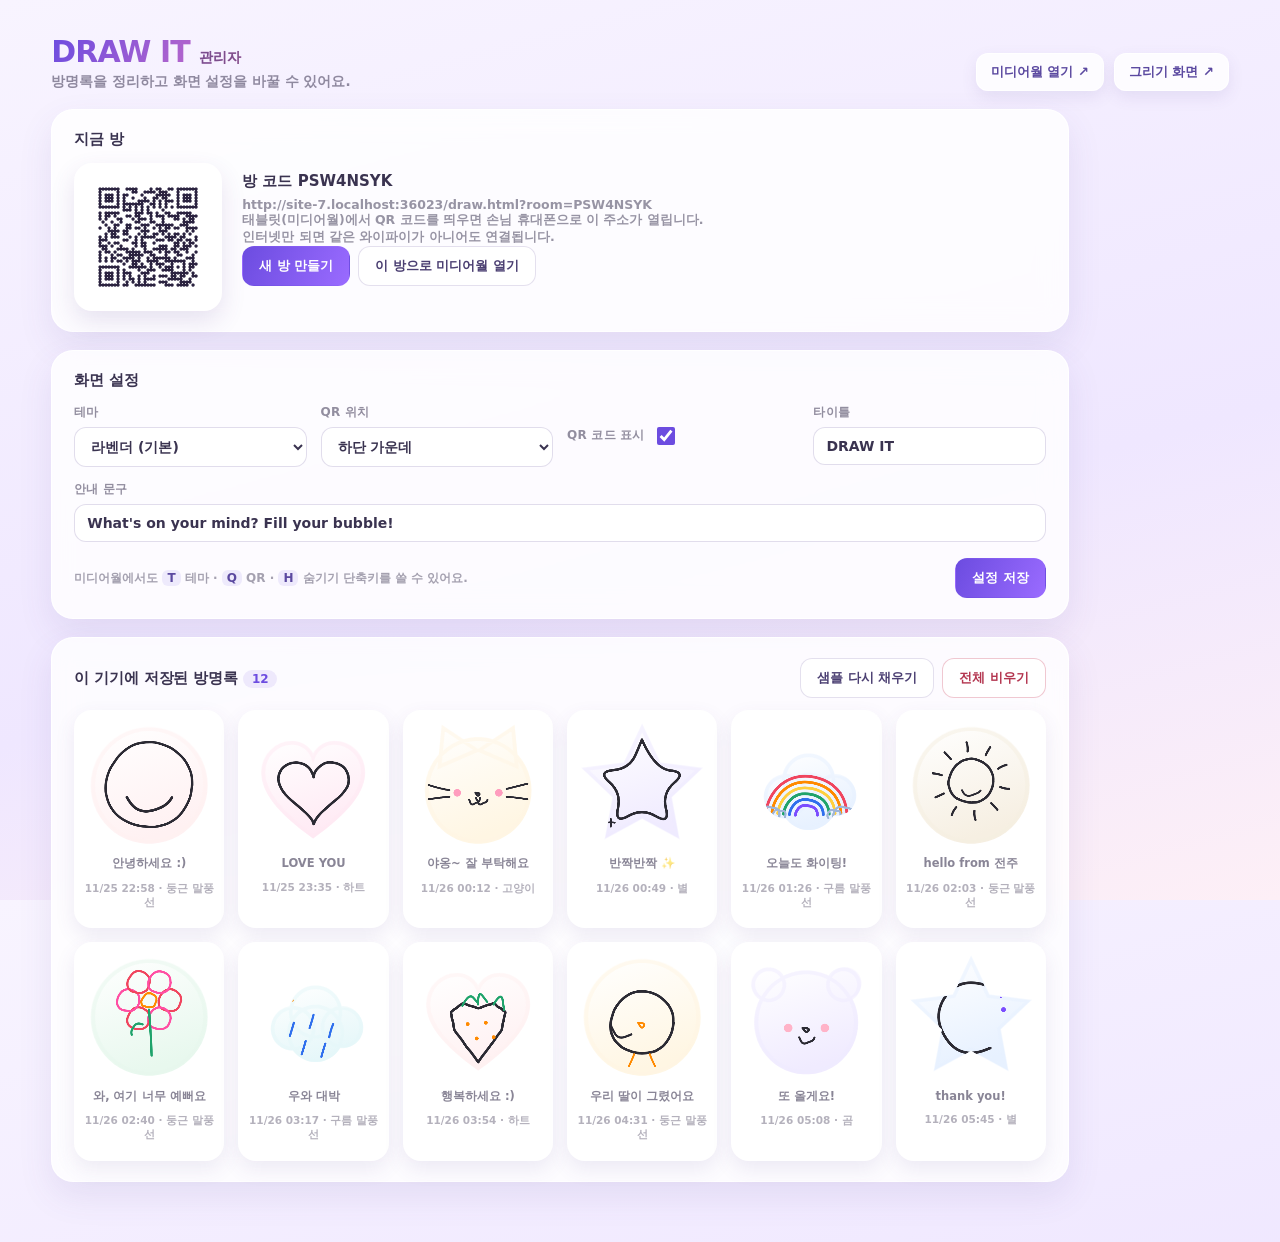
==== admin.html @ d021dec1 "DRAW IT — 서버 없는 웹 버전 (GitHub Pages 정적 호스팅용)" ====
<!doctype html>
<html lang="ko" data-theme="lavender">
<head>
<meta charset="utf-8">
<meta name="viewport" content="width=device-width, initial-scale=1">
<title>DRAW IT — 관리자</title>
<link rel="icon" href="data:image/svg+xml,%3Csvg xmlns='http://www.w3.org/2000/svg' viewBox='0 0 64 64'%3E%3Crect x='6' y='6' width='52' height='52' rx='14' fill='%236C4CE0'/%3E%3C/svg%3E">
<link rel="stylesheet" href="css/base.css">
<link rel="stylesheet" href="css/admin.css">
</head>
<body class="admin">
  <header class="a-head">
    <div>
      <h1>DRAW IT <span>관리자</span></h1>
      <p>방명록을 정리하고 화면 설정을 바꿀 수 있어요.</p>
    </div>
    <nav class="a-links">
      <a href="index.html" target="_blank" rel="noopener">미디어월 열기 ↗</a>
      <a href="draw.html" target="_blank" rel="noopener">그리기 화면 ↗</a>
    </nav>
  </header>

  <main class="a-main">
    <section class="panel">
      <h2>지금 방</h2>
      <div class="qrrow">
        <div class="qrbox"><canvas id="qrCanvas" width="440" height="440"></canvas></div>
        <div class="qrmeta">
          <p class="big">방 코드 <b id="roomText">────────</b></p>
          <p class="small" id="drawUrlText">draw.html?room=…</p>
          <p class="small">태블릿(미디어월)에서 QR 코드를 띄우면 손님 휴대폰으로 이 주소가 열립니다.<br>인터넷만 되면 같은 와이파이가 아니어도 연결됩니다.</p>
          <div class="list-actions">
            <button class="btn primary" id="newRoomBtn">새 방 만들기</button>
            <button class="btn" id="openRoomBtn">이 방으로 미디어월 열기</button>
          </div>
          <ul id="roomList"></ul>
        </div>
      </div>
    </section>

    <section class="panel">
      <h2>화면 설정</h2>
      <div class="grid">
        <label>테마
          <select id="themeSel">
            <option value="lavender">라벤더 (기본)</option>
            <option value="cream">크림 화이트</option>
            <option value="night">나이트 다크</option>
          </select>
        </label>
        <label>QR 위치
          <select id="qrPosSel">
            <option value="bottom">하단 가운데</option>
            <option value="corner">오른쪽 아래 구석</option>
          </select>
        </label>
        <label class="switch">QR 코드 표시
          <input type="checkbox" id="qrVisChk" checked>
        </label>
        <label>타이틀
          <input type="text" id="titleInp" maxlength="40" placeholder="DRAW IT">
        </label>
        <label class="wide">안내 문구
          <input type="text" id="subtitleInp" maxlength="90" placeholder="What's on your mind? Fill your bubble!">
        </label>
      </div>
      <div class="panel-foot">
        <span class="hintline">미디어월에서도 <b>T</b> 테마 · <b>Q</b> QR · <b>H</b> 숨기기 단축키를 쓸 수 있어요.</span>
        <button class="btn primary" id="saveSettings">설정 저장</button>
      </div>
    </section>

    <section class="panel">
      <div class="list-head">
        <h2>이 기기에 저장된 방명록 <span class="count" id="countText">0</span></h2>
        <div class="list-actions">
          <button class="btn" id="reseedBtn">샘플 다시 채우기</button>
          <button class="btn danger" id="resetBtn">전체 비우기</button>
        </div>
      </div>
      <div class="cards" id="cardList"></div>
      <p class="empty" id="emptyMsg" hidden>아직 방명록이 없어요. 휴대폰으로 첫 그림을 그려 보세요!</p>
    </section>
  </main>

  <div class="toast" id="toast"></div>

  <script src="vendor/qrcode.js"></script>
  <script src="js/shapes.js"></script>
  <script src="js/relay.js"></script>
  <script src="js/seed-data.js"></script>
  <script src="js/admin.js"></script>
</body>
</html>
---- css/base.css ----
/* =====================================================================
 * DRAW IT — 공통 스타일 (테마 변수 · 폰트 · 리셋)
 * ===================================================================== */
:root {
  --font-ui: "Pretendard", "Apple SD Gothic Neo", "Noto Sans CJK KR", "Malgun Gothic",
             system-ui, -apple-system, "Segoe UI", Roboto, sans-serif;
  --font-hand: "Bradley Hand", "Segoe Script", "Nanum Pen Script", "Comic Sans MS",
               "Apple SD Gothic Neo", var(--font-ui);
  --radius-lg: 28px;
  --radius-md: 18px;

  /* lavender (기본) */
  --bg-a: #F8F4FF;
  --bg-b: #EDE4FF;
  --bg-c: #FDEFF6;
  --ink: #3A3350;
  --ink-soft: rgba(58, 51, 80, .60);
  --ink-faint: rgba(58, 51, 80, .38);
  --title-a: #6C4CE0;
  --title-b: #FF7FB6;
  --panel-bg: rgba(255, 255, 255, .82);
  --panel-ink: #3A3350;
  --panel-line: rgba(255, 255, 255, .75);
  --panel-shadow: 0 26px 60px rgba(90, 66, 150, .18);
  --badge-bg: rgba(255, 255, 255, .78);
  --card-shadow: rgba(84, 62, 132, .18);
  --orb-1: #FFD6E8;
  --orb-2: #CFD9FF;
  --orb-3: #D8F5E4;
  --orb-4: #FFE9C9;
  --orb-opacity: .55;
  --vignette: rgba(255, 255, 255, .0);
}

[data-theme="cream"] {
  --bg-a: #FFFCF5;
  --bg-b: #FBF0DE;
  --bg-c: #F7F3E8;
  --ink: #453A2C;
  --ink-soft: rgba(69, 58, 44, .62);
  --ink-faint: rgba(69, 58, 44, .40);
  --title-a: #C8892F;
  --title-b: #E96E8A;
  --panel-bg: rgba(255, 253, 247, .86);
  --panel-ink: #453A2C;
  --panel-line: rgba(255, 255, 255, .85);
  --panel-shadow: 0 26px 60px rgba(140, 110, 70, .16);
  --badge-bg: rgba(255, 253, 247, .82);
  --card-shadow: rgba(140, 110, 70, .16);
  --orb-1: #FFE2C7;
  --orb-2: #F6D7E0;
  --orb-3: #E7EFD4;
  --orb-4: #FFEFD2;
  --orb-opacity: .5;
}

[data-theme="night"] {
  --bg-a: #191426;
  --bg-b: #241B3A;
  --bg-c: #151021;
  --ink: #F3EEFF;
  --ink-soft: rgba(238, 232, 255, .70);
  --ink-faint: rgba(238, 232, 255, .45);
  --title-a: #C3B0FF;
  --title-b: #FF9EC8;
  --panel-bg: rgba(40, 32, 60, .74);
  --panel-ink: #F3EEFF;
  --panel-line: rgba(255, 255, 255, .14);
  --panel-shadow: 0 26px 70px rgba(0, 0, 0, .55);
  --badge-bg: rgba(48, 38, 72, .72);
  --card-shadow: rgba(0, 0, 0, .55);
  --orb-1: #4A2E6B;
  --orb-2: #26325E;
  --orb-3: #1E4A48;
  --orb-4: #5A3A4A;
  --orb-opacity: .55;
}

* { box-sizing: border-box; }

html, body {
  margin: 0;
  padding: 0;
  height: 100%;
  font-family: var(--font-ui);
  color: var(--ink);
  -webkit-font-smoothing: antialiased;
  text-rendering: optimizeLegibility;
}

body {
  background: linear-gradient(160deg, var(--bg-a) 0%, var(--bg-b) 52%, var(--bg-c) 100%);
  overflow: hidden;
  transition: background 520ms ease, color 320ms ease;
}

button { font-family: inherit; }

.bg { position: fixed; inset: 0; pointer-events: none; overflow: hidden; z-index: 0; }

.orb {
  position: absolute;
  border-radius: 50%;
  filter: blur(48px);
  opacity: var(--orb-opacity);
  transition: background 600ms ease;
  animation: orbFloat 18s ease-in-out infinite;
}
.orb-1 { width: 42vmin; height: 42vmin; left: -8vmin; top: -6vmin;  background: var(--orb-1); animation-duration: 22s; }
.orb-2 { width: 36vmin; height: 36vmin; right: -6vmin; top: 12vmin;  background: var(--orb-2); animation-duration: 26s; animation-delay: -4s; }
.orb-3 { width: 32vmin; height: 32vmin; left: 12vmin; bottom: -10vmin; background: var(--orb-3); animation-duration: 24s; animation-delay: -9s; }
.orb-4 { width: 30vmin; height: 30vmin; right: 6vmin; bottom: -8vmin; background: var(--orb-4); animation-duration: 20s; animation-delay: -13s; }

@keyframes orbFloat {
  0%, 100% { transform: translate3d(0, 0, 0) scale(1); }
  50% { transform: translate3d(2.2vmin, -2.6vmin, 0) scale(1.06); }
}

.grain {
  position: absolute;
  inset: 0;
  opacity: .35;
  background-image: radial-gradient(rgba(120, 100, 160, .10) 1px, transparent 1px);
  background-size: 26px 26px;
  mix-blend-mode: multiply;
}
[data-theme="night"] .grain { mix-blend-mode: screen; opacity: .14; }
---- css/admin.css ----
/* =====================================================================
 * DRAW IT — 관리자 페이지
 * ===================================================================== */
body.admin {
  overflow-y: auto;
  height: auto;
  min-height: 100%;
  padding-bottom: 60px;
  background: linear-gradient(165deg, #F8F4FF 0%, #EFE7FF 60%, #FDEFF6 100%);
}

.a-head {
  position: relative;
  z-index: 2;
  display: flex;
  align-items: flex-end;
  justify-content: space-between;
  gap: 20px;
  flex-wrap: wrap;
  padding: 34px clamp(18px, 4vw, 56px) 18px;
}
.a-head h1 {
  margin: 0;
  font-size: 30px;
  font-weight: 900;
  letter-spacing: -.03em;
  background: linear-gradient(120deg, #6C4CE0, #FF7FB6);
  -webkit-background-clip: text;
  background-clip: text;
  color: transparent;
}
.a-head h1 span {
  font-size: 14px;
  font-weight: 800;
  letter-spacing: 0;
  -webkit-text-fill-color: rgba(58, 51, 80, .5);
}
.a-head p { margin: 4px 0 0; font-size: 13.5px; color: rgba(58, 51, 80, .55); font-weight: 600; }
.a-links { display: flex; gap: 10px; }
.a-links a {
  font-size: 13px;
  font-weight: 700;
  color: #5B49A0;
  text-decoration: none;
  padding: 9px 14px;
  border-radius: 12px;
  background: rgba(255, 255, 255, .8);
  border: 1px solid rgba(255, 255, 255, .9);
  box-shadow: 0 6px 16px rgba(90, 66, 150, .10);
}

.a-main {
  position: relative;
  z-index: 2;
  display: grid;
  gap: 18px;
  padding: 0 clamp(18px, 4vw, 56px);
  max-width: 1120px;
}

.panel {
  background: rgba(255, 255, 255, .82);
  border: 1px solid rgba(255, 255, 255, .95);
  border-radius: 22px;
  padding: 20px 22px;
  box-shadow: 0 14px 34px rgba(90, 66, 150, .10);
  -webkit-backdrop-filter: blur(14px);
  backdrop-filter: blur(14px);
}
.panel h2 {
  margin: 0 0 14px;
  font-size: 15px;
  font-weight: 900;
  letter-spacing: -.01em;
  color: #3A3350;
}

.grid { display: grid; grid-template-columns: repeat(auto-fit, minmax(190px, 1fr)); gap: 14px; }
.grid label {
  display: flex;
  flex-direction: column;
  gap: 6px;
  font-size: 12px;
  font-weight: 800;
  letter-spacing: .02em;
  color: rgba(58, 51, 80, .55);
}
.grid label.wide { grid-column: 1 / -1; }
.grid .switch { flex-direction: row; align-items: center; gap: 8px; }

select, input[type="text"] {
  font-family: inherit;
  font-size: 14px;
  font-weight: 600;
  color: #3A3350;
  padding: 10px 12px;
  border-radius: 12px;
  border: 1px solid rgba(120, 100, 170, .22);
  background: #fff;
  outline: none;
}
select:focus, input[type="text"]:focus { border-color: #8E6BFF; box-shadow: 0 0 0 3px rgba(142, 107, 255, .16); }
input[type="checkbox"] { width: 18px; height: 18px; accent-color: #6C4CE0; }

.panel-foot { display: flex; align-items: center; justify-content: space-between; gap: 14px; margin-top: 16px; flex-wrap: wrap; }
.hintline { font-size: 12px; color: rgba(58, 51, 80, .45); font-weight: 600; }
.hintline b {
  padding: 1px 5px;
  border-radius: 6px;
  background: rgba(108, 76, 224, .10);
  color: #5B49A0;
}

.btn {
  font-family: inherit;
  font-size: 13px;
  font-weight: 800;
  padding: 10px 16px;
  border-radius: 12px;
  border: 1px solid rgba(120, 100, 170, .20);
  background: #fff;
  color: #4B3F72;
  cursor: pointer;
  transition: transform 140ms ease, box-shadow 140ms ease, background 140ms ease;
}
.btn:hover { transform: translateY(-1px); box-shadow: 0 8px 18px rgba(90, 66, 150, .14); }
.btn.primary { background: linear-gradient(115deg, #6C4CE0, #9A6BFF); color: #fff; border-color: transparent; }
.btn.danger { color: #B3354F; border-color: rgba(200, 60, 90, .28); }
.btn.danger:hover { background: #FFF2F5; }

.qrrow { display: flex; gap: 20px; align-items: center; flex-wrap: wrap; }
.qrbox { width: 148px; height: 148px; padding: 8px; background: #fff; border-radius: 18px; box-shadow: 0 10px 24px rgba(90, 66, 150, .14); }
.qrbox canvas { width: 100%; height: 100%; display: block; }
.qrmeta .big { margin: 0 0 6px; font-size: 15px; font-weight: 800; color: #3A3350; word-break: break-all; }
.qrmeta .small { margin: 0; font-size: 12.5px; color: rgba(58, 51, 80, .52); font-weight: 600; }
#lanList { margin: 10px 0 0; padding-left: 18px; font-size: 12px; color: rgba(58, 51, 80, .5); font-weight: 600; }

.list-head { display: flex; align-items: center; justify-content: space-between; gap: 12px; flex-wrap: wrap; margin-bottom: 12px; }
.list-head h2 { margin: 0; }
.count { font-size: 12px; font-weight: 800; color: #6C4CE0; background: rgba(108, 76, 224, .10); padding: 2px 9px; border-radius: 999px; }
.list-actions { display: flex; gap: 8px; }

.cards {
  display: grid;
  grid-template-columns: repeat(auto-fill, minmax(132px, 1fr));
  gap: 14px;
}
.mini {
  position: relative;
  border-radius: 18px;
  background: #fff;
  padding: 10px 10px 8px;
  box-shadow: 0 8px 20px rgba(90, 66, 150, .10);
  text-align: center;
}
.mini .thumb { position: relative; width: 100%; aspect-ratio: 1; }
.mini .thumb svg { position: absolute; inset: 0; width: 100%; height: 100%; }
.mini .thumb canvas { position: absolute; inset: 0; width: 100%; height: 100%; }
.mini .cap { margin: 6px 0 2px; font-size: 11.5px; color: rgba(58, 51, 80, .6); font-weight: 600; white-space: nowrap; overflow: hidden; text-overflow: ellipsis; }
.mini .when { font-size: 10.5px; color: rgba(58, 51, 80, .38); font-weight: 600; }
.mini .del {
  position: absolute;
  top: -7px; right: -7px;
  width: 26px; height: 26px;
  border-radius: 50%;
  border: 0;
  background: #fff;
  color: #B3354F;
  font-size: 14px;
  font-weight: 900;
  box-shadow: 0 4px 12px rgba(90, 66, 150, .22);
  cursor: pointer;
  opacity: 0;
  transition: opacity 150ms ease, transform 150ms ease;
}
.mini:hover .del { opacity: 1; }
.mini .del:hover { transform: scale(1.08); }

.empty { text-align: center; font-size: 13px; color: rgba(58, 51, 80, .45); font-weight: 600; padding: 26px 0; }

.toast {
  position: fixed;
  left: 50%;
  bottom: 30px;
  transform: translate(-50%, 12px);
  padding: 12px 20px;
  border-radius: 999px;
  background: rgba(45, 34, 70, .9);
  color: #fff;
  font-size: 13px;
  font-weight: 700;
  opacity: 0;
  pointer-events: none;
  transition: opacity 220ms ease, transform 260ms cubic-bezier(.22, 1, .36, 1);
  z-index: 20;
}
.toast.show { opacity: 1; transform: translate(-50%, 0); }
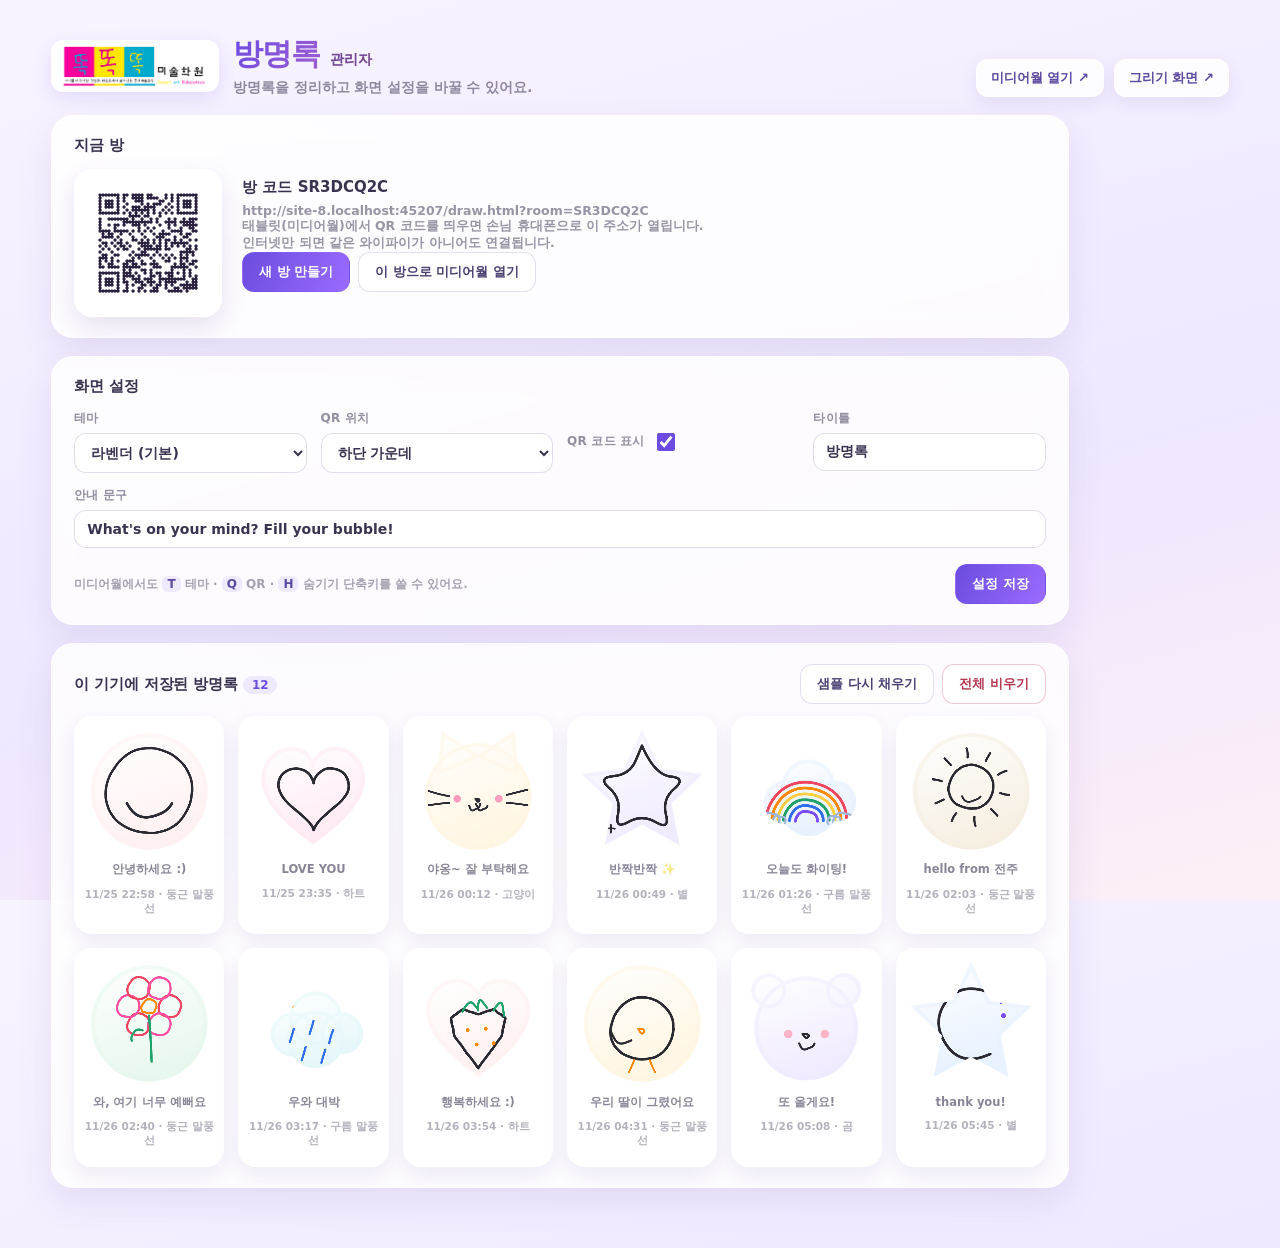
==== commit 8daffc3d: "똑똑똑미술학원 마크·방명록 타이틀·동그란 똑 부유 애니메이션·메시지 입력란 적용" ====
--- a/admin.html
+++ b/admin.html
@@ -3,16 +3,19 @@
 <head>
 <meta charset="utf-8">
 <meta name="viewport" content="width=device-width, initial-scale=1">
-<title>DRAW IT — 관리자</title>
+<title>똑똑똑미술학원 방명록 — 관리자</title>
 <link rel="icon" href="data:image/svg+xml,%3Csvg xmlns='http://www.w3.org/2000/svg' viewBox='0 0 64 64'%3E%3Crect x='6' y='6' width='52' height='52' rx='14' fill='%236C4CE0'/%3E%3C/svg%3E">
 <link rel="stylesheet" href="css/base.css">
 <link rel="stylesheet" href="css/admin.css">
 </head>
 <body class="admin">
   <header class="a-head">
-    <div>
-      <h1>DRAW IT <span>관리자</span></h1>
-      <p>방명록을 정리하고 화면 설정을 바꿀 수 있어요.</p>
+    <div class="a-brand">
+      <img class="a-logo" src="logo.png" alt="똑똑똑미술학원">
+      <div>
+        <h1>방명록 <span>관리자</span></h1>
+        <p>방명록을 정리하고 화면 설정을 바꿀 수 있어요.</p>
+      </div>
     </div>
     <nav class="a-links">
       <a href="index.html" target="_blank" rel="noopener">미디어월 열기 ↗</a>
@@ -58,7 +61,7 @@
           <input type="checkbox" id="qrVisChk" checked>
         </label>
         <label>타이틀
-          <input type="text" id="titleInp" maxlength="40" placeholder="DRAW IT">
+          <input type="text" id="titleInp" maxlength="40" placeholder="방명록">
         </label>
         <label class="wide">안내 문구
           <input type="text" id="subtitleInp" maxlength="90" placeholder="What's on your mind? Fill your bubble!">
--- a/css/base.css
+++ b/css/base.css
@@ -125,3 +125,49 @@
   mix-blend-mode: multiply;
 }
 [data-theme="night"] .grain { mix-blend-mode: screen; opacity: .14; }
+
+/* ----------------------------------------------------- 동그란 '똑' 부유 배지 */
+.ttok-floaters {
+  position: absolute;
+  inset: 0;
+  pointer-events: none;
+  overflow: hidden;
+}
+.ttok-dot {
+  position: absolute;
+  width: 44px;
+  height: 44px;
+  border-radius: 50%;
+  object-fit: cover;
+  border: 2.5px solid rgba(255, 255, 255, .92);
+  box-shadow: 0 8px 20px rgba(90, 66, 150, .18);
+  opacity: .82;
+  will-change: transform;
+  animation: ttokBob 7s ease-in-out infinite;
+}
+[data-theme="night"] .ttok-dot {
+  border-color: rgba(255, 255, 255, .35);
+  box-shadow: 0 8px 22px rgba(0, 0, 0, .45);
+  opacity: .75;
+}
+.ttok-dot.t1 { left: 5%;  top: 12%; width: 48px; height: 48px; animation-duration: 6.4s; animation-delay: 0s; }
+.ttok-dot.t2 { left: 17%; top: 76%; width: 38px; height: 38px; animation-duration: 7.8s; animation-delay: -1.4s; }
+.ttok-dot.t3 { left: 86%; top: 15%; width: 46px; height: 46px; animation-duration: 6.9s; animation-delay: -2.7s; }
+.ttok-dot.t4 { left: 91%; top: 58%; width: 40px; height: 40px; animation-duration: 8.2s; animation-delay: -0.8s; }
+.ttok-dot.t5 { left: 8%;  top: 46%; width: 36px; height: 36px; animation-duration: 7.3s; animation-delay: -3.5s; }
+.ttok-dot.t6 { left: 78%; top: 81%; width: 44px; height: 44px; animation-duration: 6.7s; animation-delay: -2.1s; }
+.ttok-dot.t7 { left: 32%; top: 10%; width: 34px; height: 34px; animation-duration: 8.6s; animation-delay: -4.2s; }
+.ttok-dot.t8 { left: 66%; top: 11%; width: 38px; height: 38px; animation-duration: 7.5s; animation-delay: -1.9s; }
+.ttok-dot.t9 { left: 48%; top: 86%; width: 36px; height: 36px; animation-duration: 8.0s; animation-delay: -3.0s; }
+
+body.paper .ttok-dot {
+  width: 32px;
+  height: 32px;
+  opacity: .68;
+}
+
+@keyframes ttokBob {
+  0%, 100% { transform: translate3d(0, 0, 0) rotate(-6deg) scale(1); }
+  33%      { transform: translate3d(10px, -16px, 0) rotate(5deg) scale(1.05); }
+  66%      { transform: translate3d(-8px, -7px, 0) rotate(-3deg) scale(0.97); }
+}
--- a/css/admin.css
+++ b/css/admin.css
@@ -18,6 +18,21 @@
   gap: 20px;
   flex-wrap: wrap;
   padding: 34px clamp(18px, 4vw, 56px) 18px;
+}
+.a-brand {
+  display: flex;
+  align-items: center;
+  gap: 14px;
+  flex-wrap: wrap;
+}
+.a-logo {
+  height: 52px;
+  width: auto;
+  display: block;
+  border-radius: 12px;
+  background: #fff;
+  padding: 5px 10px;
+  box-shadow: 0 6px 18px rgba(108, 76, 224, .14);
 }
 .a-head h1 {
   margin: 0;
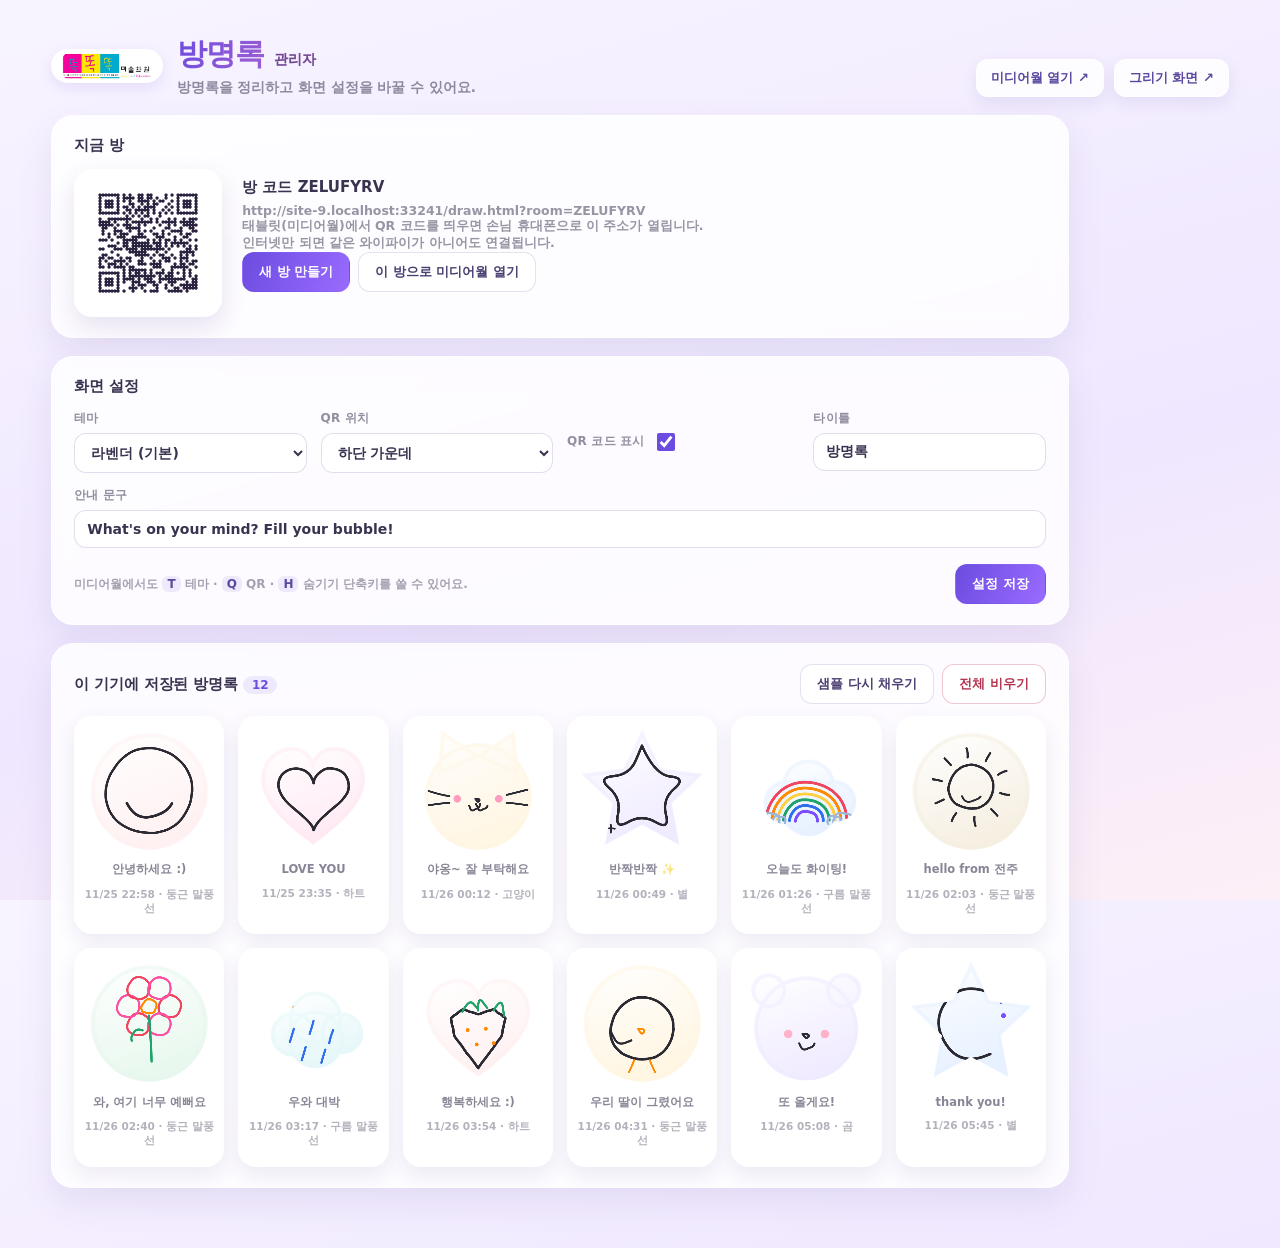
==== commit 9b9d4779: "크리스마스 트리 테마 추가 및 트리 위 오너먼트 장식 배치 적용" ====
--- a/admin.html
+++ b/admin.html
@@ -49,6 +49,7 @@
             <option value="lavender">라벤더 (기본)</option>
             <option value="cream">크림 화이트</option>
             <option value="night">나이트 다크</option>
+            <option value="christmas">🎄 크리스마스 트리</option>
           </select>
         </label>
         <label>QR 위치
--- a/css/base.css
+++ b/css/base.css
@@ -76,6 +76,28 @@
   --orb-opacity: .55;
 }
 
+[data-theme="christmas"] {
+  --bg-a: #0A1D17;
+  --bg-b: #102B22;
+  --bg-c: #1B1220;
+  --ink: #FFFDF7;
+  --ink-soft: rgba(255, 248, 230, .78);
+  --ink-faint: rgba(255, 248, 230, .50);
+  --title-a: #FFE066;
+  --title-b: #FF6B7A;
+  --panel-bg: rgba(18, 42, 33, .82);
+  --panel-ink: #FFFDF7;
+  --panel-line: rgba(255, 224, 102, .28);
+  --panel-shadow: 0 26px 70px rgba(0, 0, 0, .62);
+  --badge-bg: rgba(24, 52, 40, .82);
+  --card-shadow: rgba(0, 0, 0, .52);
+  --orb-1: #7A1C2A;
+  --orb-2: #145A3A;
+  --orb-3: #7A5A18;
+  --orb-4: #24476B;
+  --orb-opacity: .45;
+}
+
 * { box-sizing: border-box; }
 
 html, body {
@@ -124,50 +146,5 @@
   background-size: 26px 26px;
   mix-blend-mode: multiply;
 }
-[data-theme="night"] .grain { mix-blend-mode: screen; opacity: .14; }
-
-/* ----------------------------------------------------- 동그란 '똑' 부유 배지 */
-.ttok-floaters {
-  position: absolute;
-  inset: 0;
-  pointer-events: none;
-  overflow: hidden;
-}
-.ttok-dot {
-  position: absolute;
-  width: 44px;
-  height: 44px;
-  border-radius: 50%;
-  object-fit: cover;
-  border: 2.5px solid rgba(255, 255, 255, .92);
-  box-shadow: 0 8px 20px rgba(90, 66, 150, .18);
-  opacity: .82;
-  will-change: transform;
-  animation: ttokBob 7s ease-in-out infinite;
-}
-[data-theme="night"] .ttok-dot {
-  border-color: rgba(255, 255, 255, .35);
-  box-shadow: 0 8px 22px rgba(0, 0, 0, .45);
-  opacity: .75;
-}
-.ttok-dot.t1 { left: 5%;  top: 12%; width: 48px; height: 48px; animation-duration: 6.4s; animation-delay: 0s; }
-.ttok-dot.t2 { left: 17%; top: 76%; width: 38px; height: 38px; animation-duration: 7.8s; animation-delay: -1.4s; }
-.ttok-dot.t3 { left: 86%; top: 15%; width: 46px; height: 46px; animation-duration: 6.9s; animation-delay: -2.7s; }
-.ttok-dot.t4 { left: 91%; top: 58%; width: 40px; height: 40px; animation-duration: 8.2s; animation-delay: -0.8s; }
-.ttok-dot.t5 { left: 8%;  top: 46%; width: 36px; height: 36px; animation-duration: 7.3s; animation-delay: -3.5s; }
-.ttok-dot.t6 { left: 78%; top: 81%; width: 44px; height: 44px; animation-duration: 6.7s; animation-delay: -2.1s; }
-.ttok-dot.t7 { left: 32%; top: 10%; width: 34px; height: 34px; animation-duration: 8.6s; animation-delay: -4.2s; }
-.ttok-dot.t8 { left: 66%; top: 11%; width: 38px; height: 38px; animation-duration: 7.5s; animation-delay: -1.9s; }
-.ttok-dot.t9 { left: 48%; top: 86%; width: 36px; height: 36px; animation-duration: 8.0s; animation-delay: -3.0s; }
-
-body.paper .ttok-dot {
-  width: 32px;
-  height: 32px;
-  opacity: .68;
-}
-
-@keyframes ttokBob {
-  0%, 100% { transform: translate3d(0, 0, 0) rotate(-6deg) scale(1); }
-  33%      { transform: translate3d(10px, -16px, 0) rotate(5deg) scale(1.05); }
-  66%      { transform: translate3d(-8px, -7px, 0) rotate(-3deg) scale(0.97); }
-}
+[data-theme="night"] .grain,
+[data-theme="christmas"] .grain { mix-blend-mode: screen; opacity: .14; }
--- a/css/admin.css
+++ b/css/admin.css
@@ -26,13 +26,13 @@
   flex-wrap: wrap;
 }
 .a-logo {
-  height: 52px;
+  height: 34px;
   width: auto;
   display: block;
-  border-radius: 12px;
-  background: #fff;
-  padding: 5px 10px;
-  box-shadow: 0 6px 18px rgba(108, 76, 224, .14);
+  border-radius: 999px;
+  background: #fff;
+  padding: 4px 10px;
+  box-shadow: 0 5px 14px rgba(108, 76, 224, .12);
 }
 .a-head h1 {
   margin: 0;
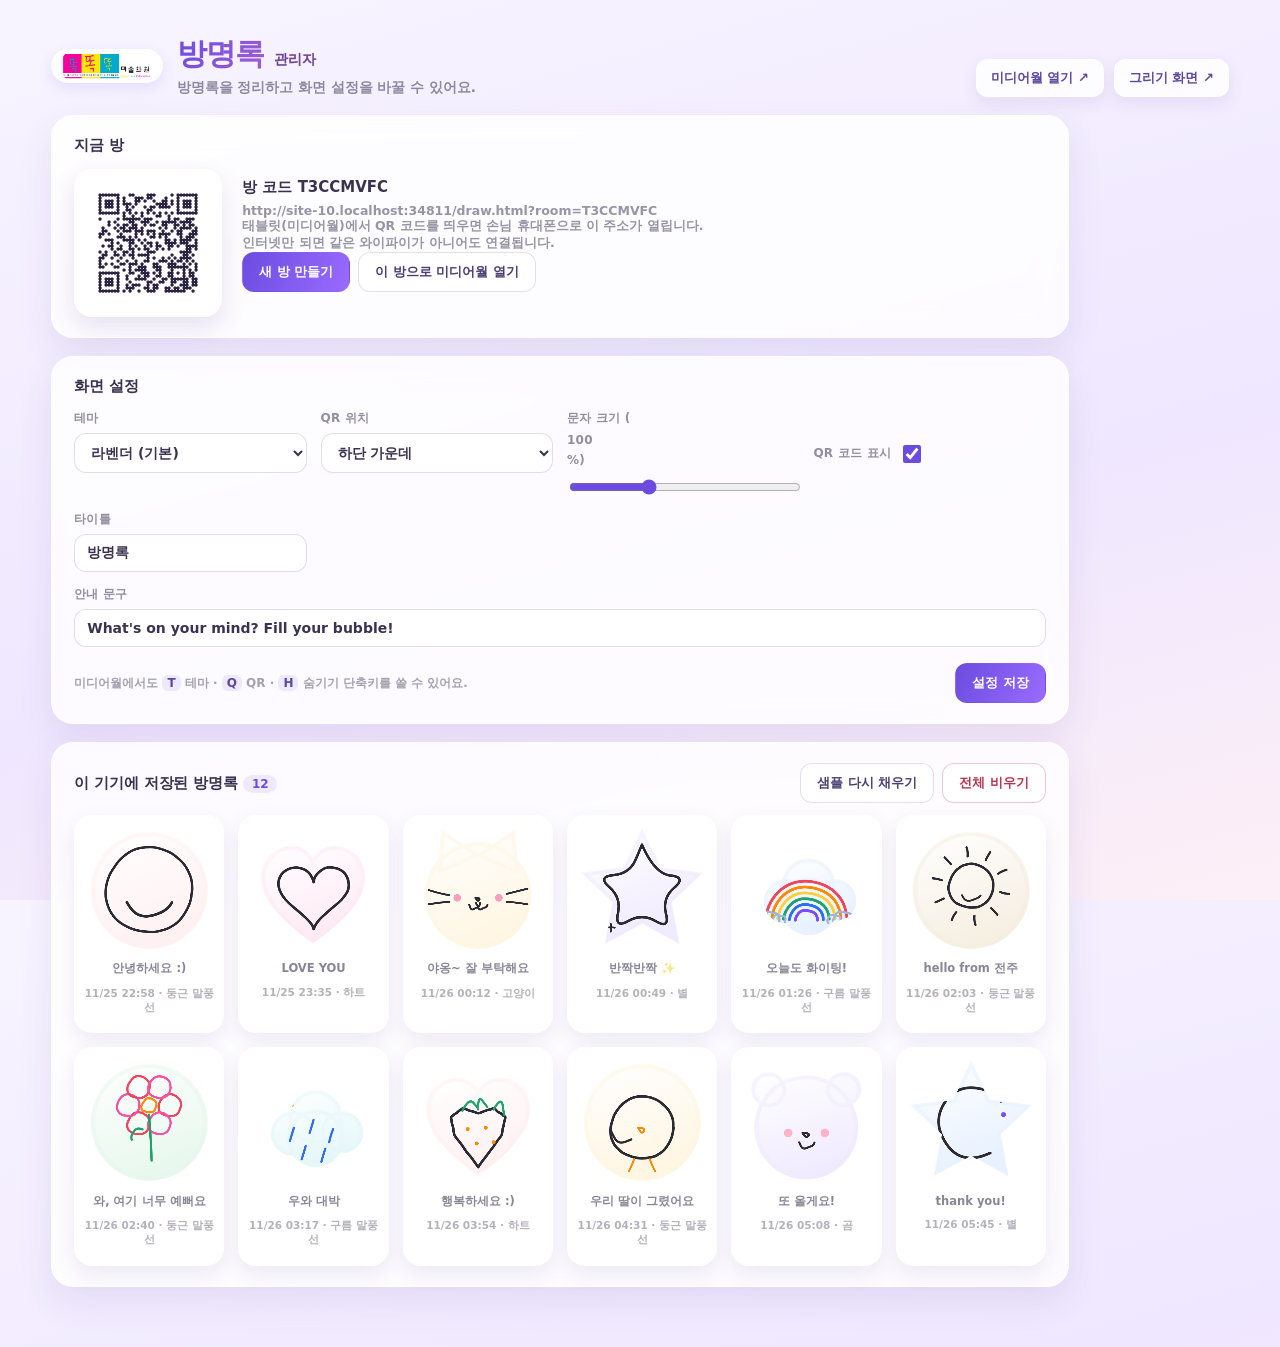
==== commit f2695ae6: "관리자 문자 크기(70~160%) 및 QR 위치(5곳) 조절 기능 추가" ====
--- a/admin.html
+++ b/admin.html
@@ -55,8 +55,14 @@
         <label>QR 위치
           <select id="qrPosSel">
             <option value="bottom">하단 가운데</option>
-            <option value="corner">오른쪽 아래 구석</option>
+            <option value="corner">오른쪽 아래</option>
+            <option value="bottom-left">왼쪽 아래</option>
+            <option value="top-right">오른쪽 위</option>
+            <option value="top-left">왼쪽 위</option>
           </select>
+        </label>
+        <label>문자 크기 (<span id="fontScaleVal">100</span>%)
+          <input type="range" id="fontScaleInp" min="70" max="160" step="5" value="100">
         </label>
         <label class="switch">QR 코드 표시
           <input type="checkbox" id="qrVisChk" checked>
--- a/css/admin.css
+++ b/css/admin.css
@@ -116,6 +116,7 @@
 }
 select:focus, input[type="text"]:focus { border-color: #8E6BFF; box-shadow: 0 0 0 3px rgba(142, 107, 255, .16); }
 input[type="checkbox"] { width: 18px; height: 18px; accent-color: #6C4CE0; }
+input[type="range"] { width: 100%; accent-color: #6C4CE0; cursor: pointer; margin-top: 6px; }
 
 .panel-foot { display: flex; align-items: center; justify-content: space-between; gap: 14px; margin-top: 16px; flex-wrap: wrap; }
 .hintline { font-size: 12px; color: rgba(58, 51, 80, .45); font-weight: 600; }
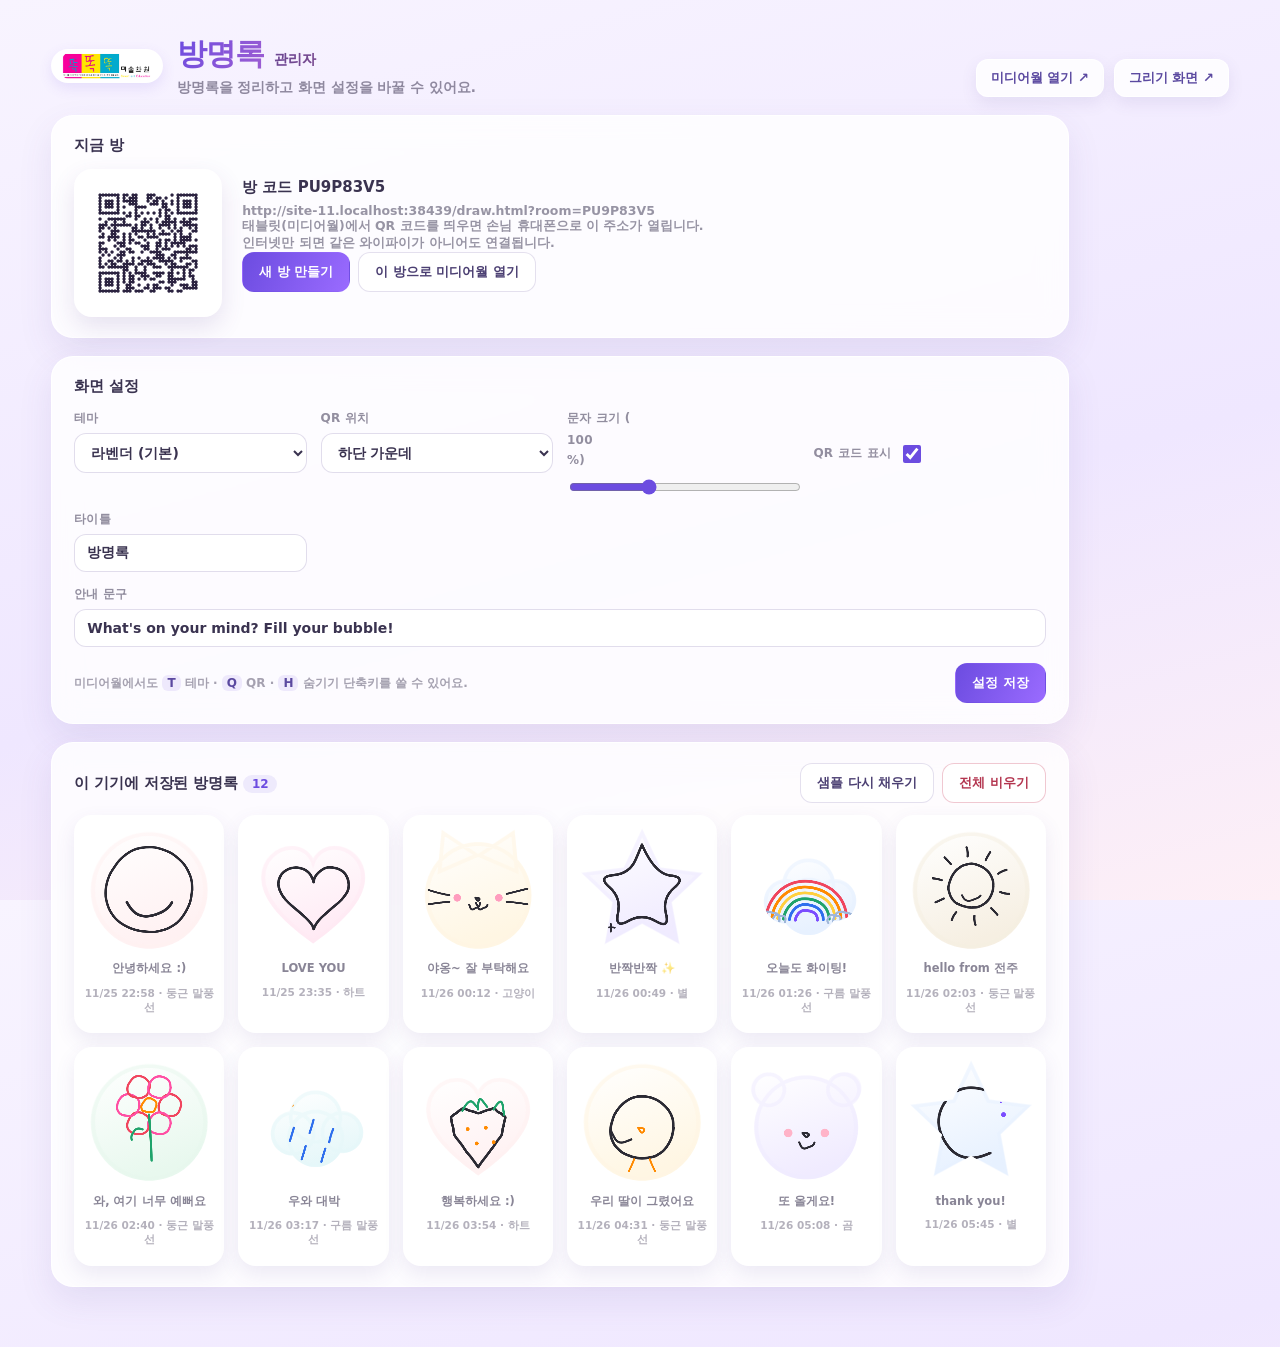
==== commit 813c0579: "별빛 크리스마스 트리 (퍼플 스파클 나선 트리 + Merry Christmas) 테마 추가" ====
--- a/admin.html
+++ b/admin.html
@@ -49,7 +49,8 @@
             <option value="lavender">라벤더 (기본)</option>
             <option value="cream">크림 화이트</option>
             <option value="night">나이트 다크</option>
-            <option value="christmas">🎄 크리스마스 트리</option>
+            <option value="christmas">🎄 크리스마스 트리 (그린)</option>
+            <option value="starlight">✨ 별빛 크리스마스 트리 (퍼플)</option>
           </select>
         </label>
         <label>QR 위치
--- a/css/base.css
+++ b/css/base.css
@@ -98,6 +98,28 @@
   --orb-opacity: .45;
 }
 
+[data-theme="starlight"] {
+  --bg-a: #150821;
+  --bg-b: #230F38;
+  --bg-c: #0F051A;
+  --ink: #FDF7FF;
+  --ink-soft: rgba(250, 230, 255, .82);
+  --ink-faint: rgba(240, 210, 255, .52);
+  --title-a: #FFE8FF;
+  --title-b: #E599F7;
+  --panel-bg: rgba(36, 16, 56, .82);
+  --panel-ink: #FDF7FF;
+  --panel-line: rgba(235, 180, 255, .32);
+  --panel-shadow: 0 26px 70px rgba(8, 2, 18, .75);
+  --badge-bg: rgba(46, 20, 72, .82);
+  --card-shadow: rgba(10, 2, 24, .62);
+  --orb-1: #5A1E7A;
+  --orb-2: #3B1258;
+  --orb-3: #7A2878;
+  --orb-4: #280B40;
+  --orb-opacity: .48;
+}
+
 * { box-sizing: border-box; }
 
 html, body {
@@ -147,4 +169,5 @@
   mix-blend-mode: multiply;
 }
 [data-theme="night"] .grain,
-[data-theme="christmas"] .grain { mix-blend-mode: screen; opacity: .14; }
+[data-theme="christmas"] .grain,
+[data-theme="starlight"] .grain { mix-blend-mode: screen; opacity: .14; }
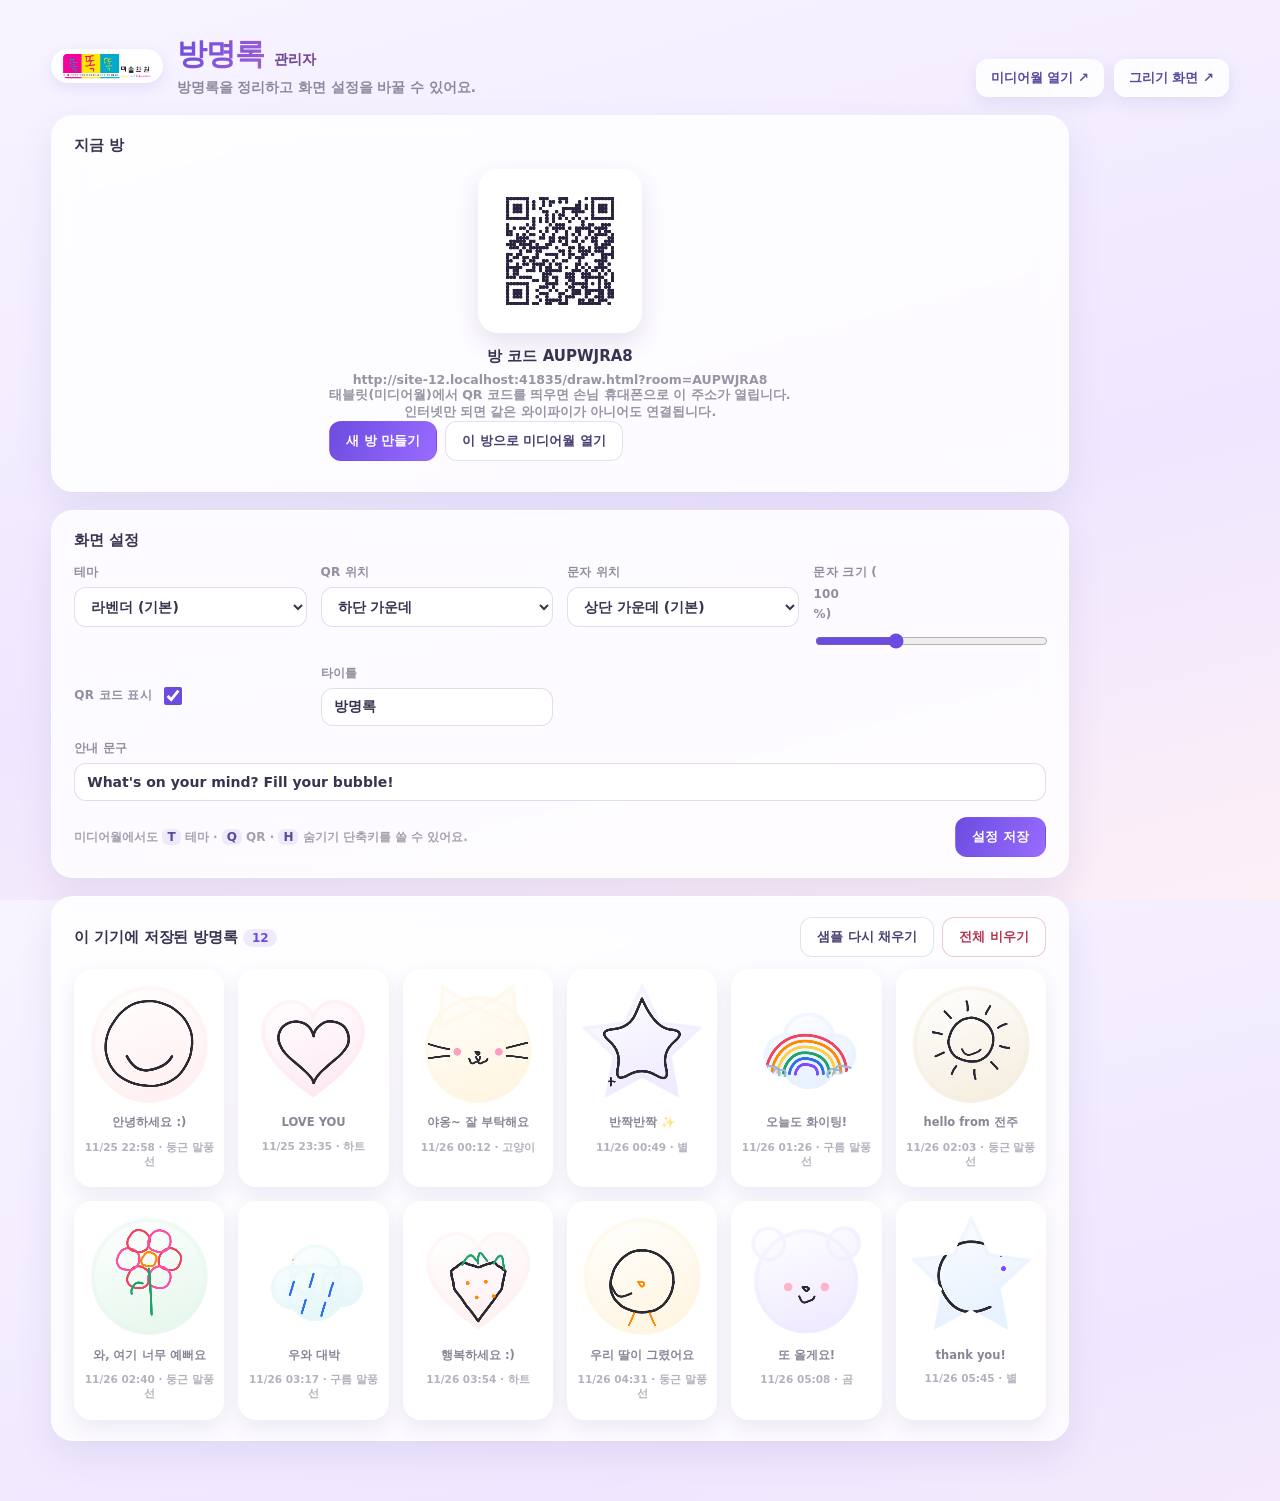
==== commit 90aab36a: "왼쪽 위 마크 고정·문자 위치 조절·왼쪽 아래 메뉴에 환경설정 및 전체화면 버튼 추가" ====
--- a/admin.html
+++ b/admin.html
@@ -62,6 +62,17 @@
             <option value="top-left">왼쪽 위</option>
           </select>
         </label>
+        <label>문자 위치
+          <select id="titlePosSel">
+            <option value="top-center">상단 가운데 (기본)</option>
+            <option value="top-left">왼쪽 위</option>
+            <option value="top-right">오른쪽 위</option>
+            <option value="bottom-center">하단 가운데</option>
+            <option value="bottom-left">왼쪽 아래</option>
+            <option value="bottom-right">오른쪽 아래</option>
+            <option value="center">화면 정중앙</option>
+          </select>
+        </label>
         <label>문자 크기 (<span id="fontScaleVal">100</span>%)
           <input type="range" id="fontScaleInp" min="70" max="160" step="5" value="100">
         </label>
--- a/css/admin.css
+++ b/css/admin.css
@@ -144,12 +144,18 @@
 .btn.danger { color: #B3354F; border-color: rgba(200, 60, 90, .28); }
 .btn.danger:hover { background: #FFF2F5; }
 
-.qrrow { display: flex; gap: 20px; align-items: center; flex-wrap: wrap; }
-.qrbox { width: 148px; height: 148px; padding: 8px; background: #fff; border-radius: 18px; box-shadow: 0 10px 24px rgba(90, 66, 150, .14); }
+.qrrow {
+  display: flex;
+  flex-direction: column;
+  align-items: center;
+  text-align: center;
+  gap: 14px;
+}
+.qrbox { width: 164px; height: 164px; padding: 10px; background: #fff; border-radius: 20px; box-shadow: 0 10px 24px rgba(90, 66, 150, .14); }
 .qrbox canvas { width: 100%; height: 100%; display: block; }
 .qrmeta .big { margin: 0 0 6px; font-size: 15px; font-weight: 800; color: #3A3350; word-break: break-all; }
 .qrmeta .small { margin: 0; font-size: 12.5px; color: rgba(58, 51, 80, .52); font-weight: 600; }
-#lanList { margin: 10px 0 0; padding-left: 18px; font-size: 12px; color: rgba(58, 51, 80, .5); font-weight: 600; }
+#lanList, #roomList { margin: 10px 0 0; padding-left: 0; list-style: none; font-size: 12px; color: rgba(58, 51, 80, .5); font-weight: 600; }
 
 .list-head { display: flex; align-items: center; justify-content: space-between; gap: 12px; flex-wrap: wrap; margin-bottom: 12px; }
 .list-head h2 { margin: 0; }
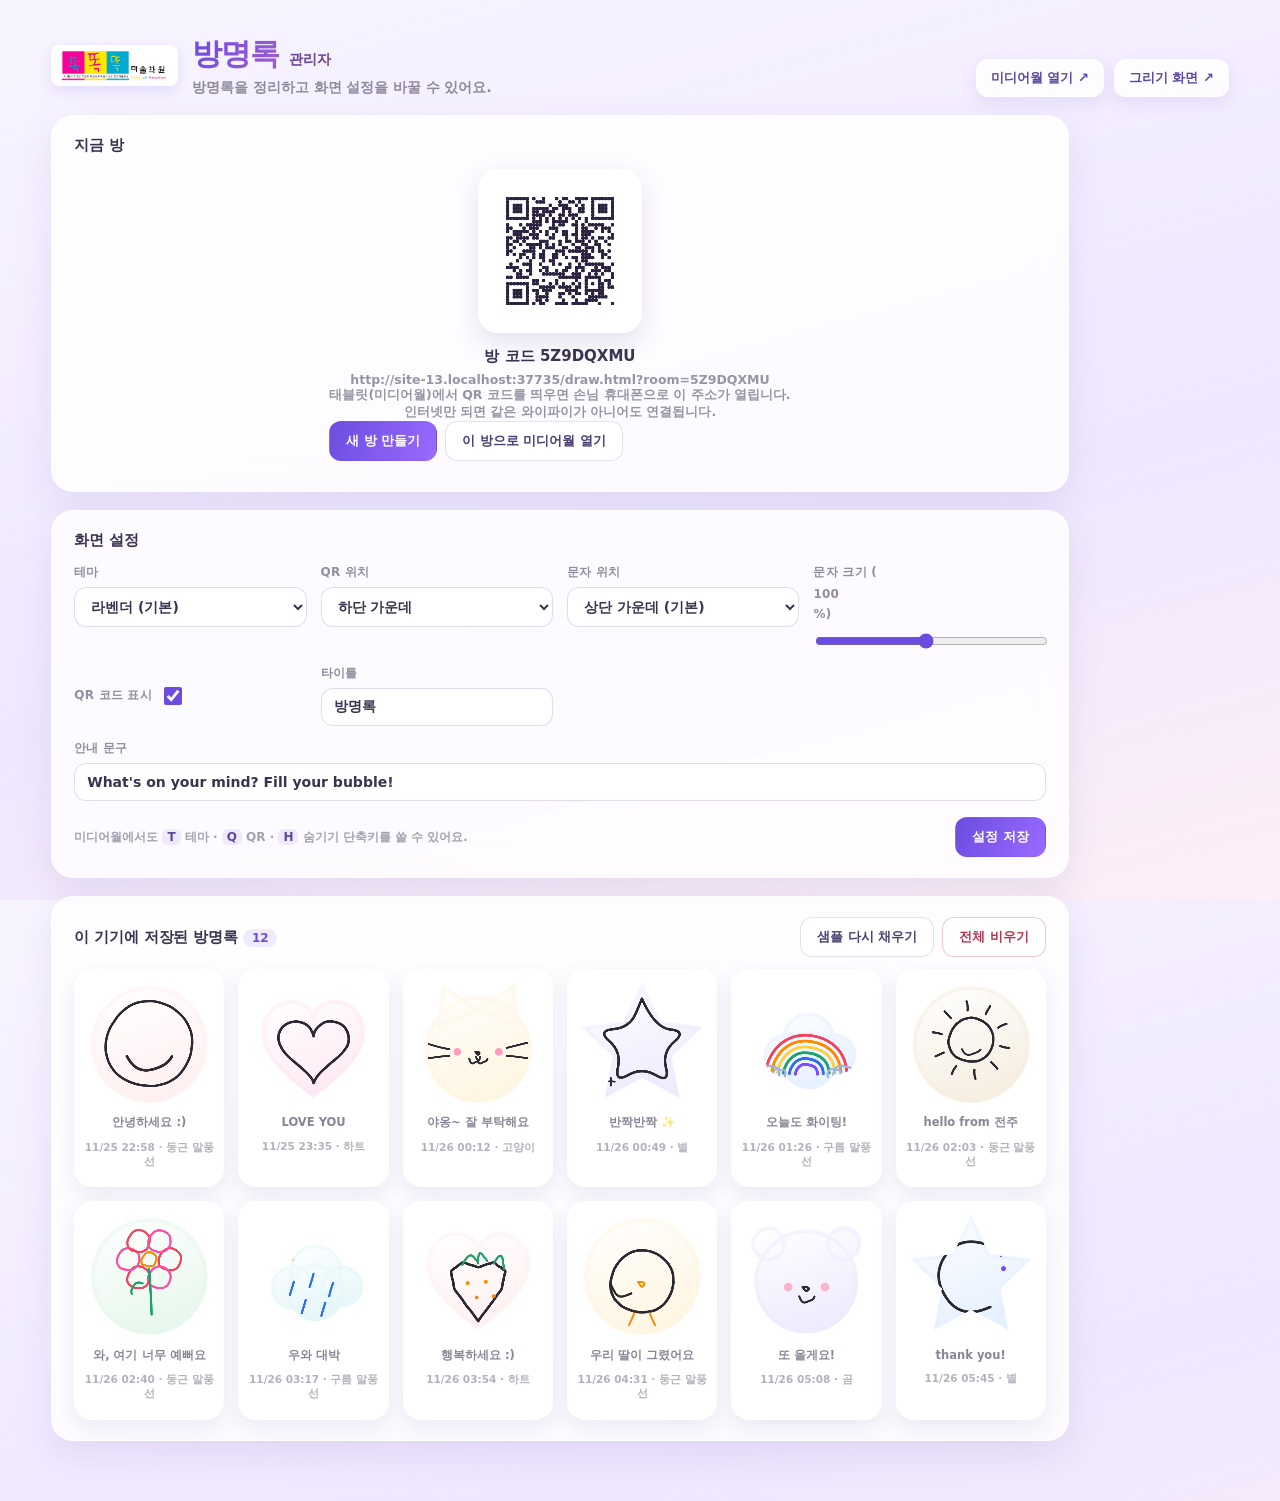
==== commit 78c19195: "똑똑똑미술학원 마크 네모형 20% 확대 및 문자 크기 조절 범위 10~200% 확장" ====
--- a/admin.html
+++ b/admin.html
@@ -74,7 +74,7 @@
           </select>
         </label>
         <label>문자 크기 (<span id="fontScaleVal">100</span>%)
-          <input type="range" id="fontScaleInp" min="70" max="160" step="5" value="100">
+          <input type="range" id="fontScaleInp" min="10" max="200" step="5" value="100">
         </label>
         <label class="switch">QR 코드 표시
           <input type="checkbox" id="qrVisChk" checked>
--- a/css/admin.css
+++ b/css/admin.css
@@ -26,13 +26,13 @@
   flex-wrap: wrap;
 }
 .a-logo {
-  height: 34px;
+  height: 41px;
   width: auto;
   display: block;
-  border-radius: 999px;
-  background: #fff;
-  padding: 4px 10px;
-  box-shadow: 0 5px 14px rgba(108, 76, 224, .12);
+  border-radius: 8px;
+  background: #fff;
+  padding: 5px 9px;
+  box-shadow: 0 5px 14px rgba(108, 76, 224, .14);
 }
 .a-head h1 {
   margin: 0;
